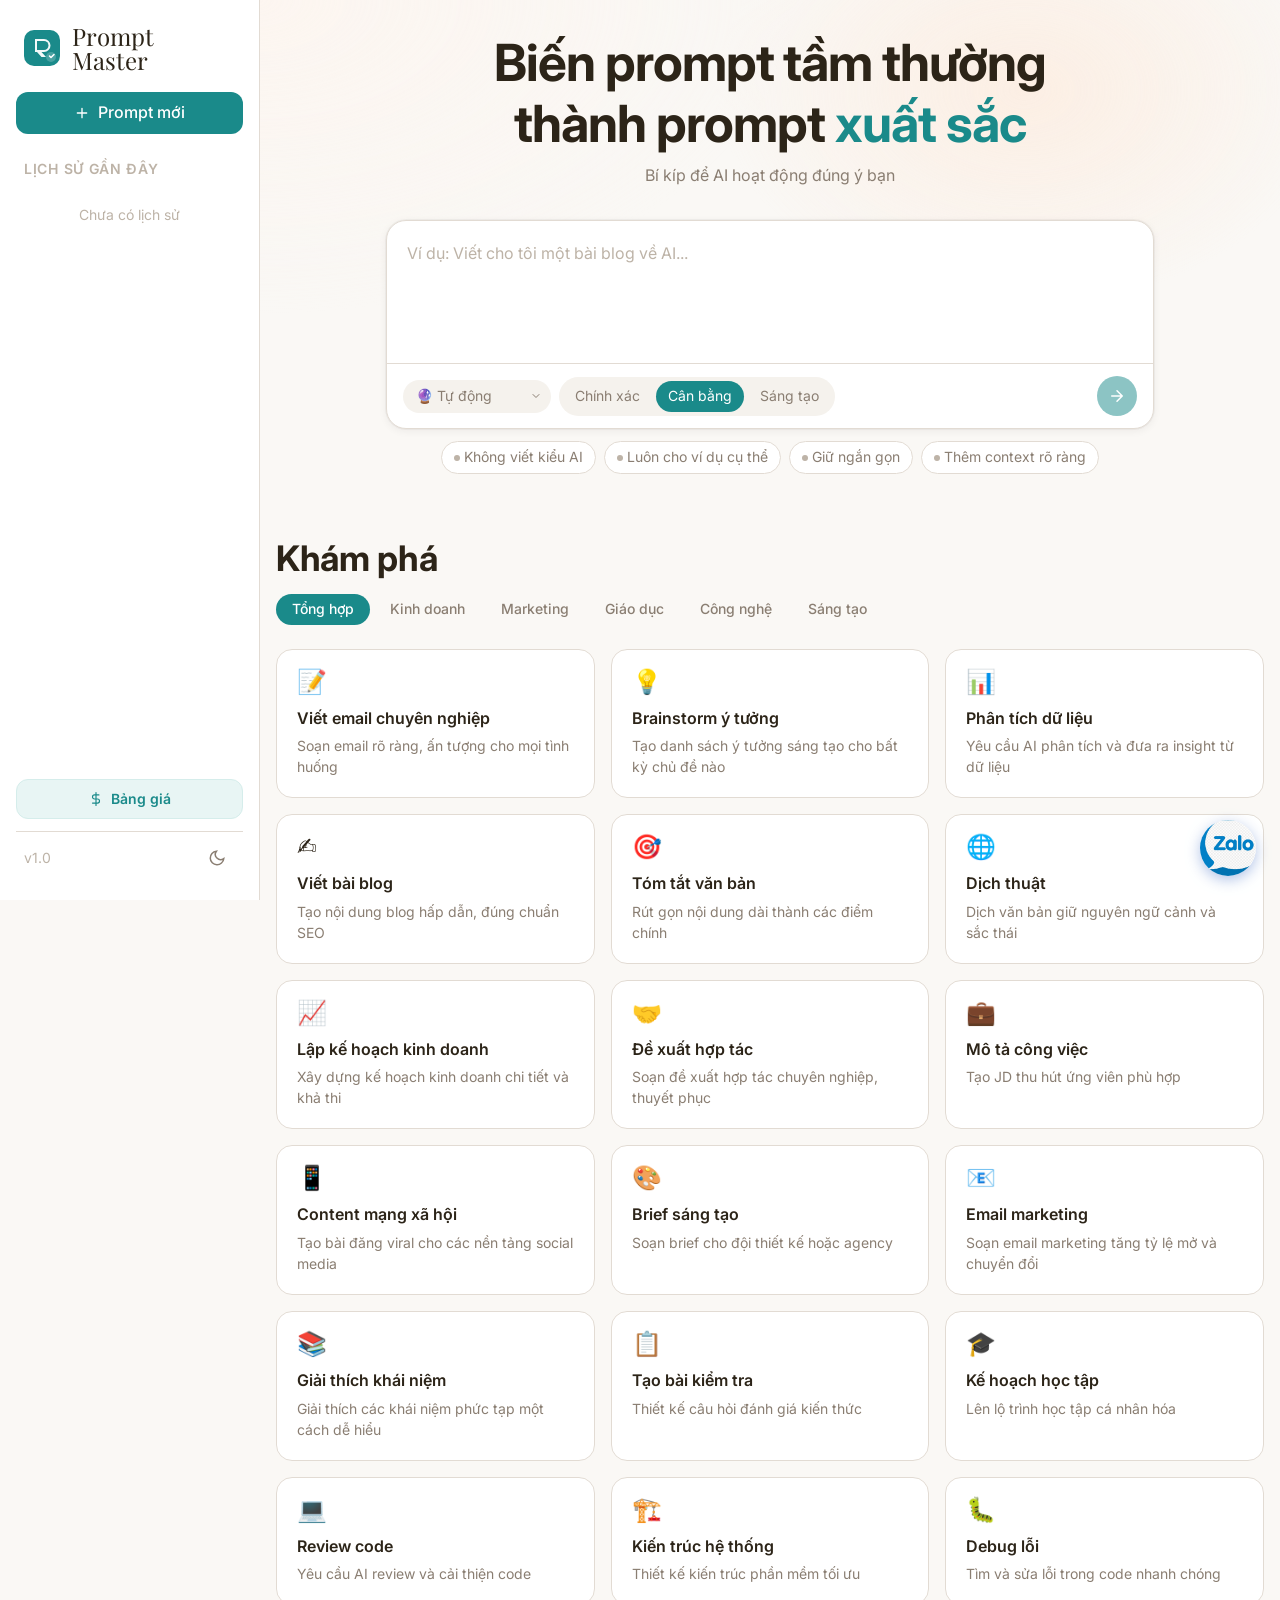
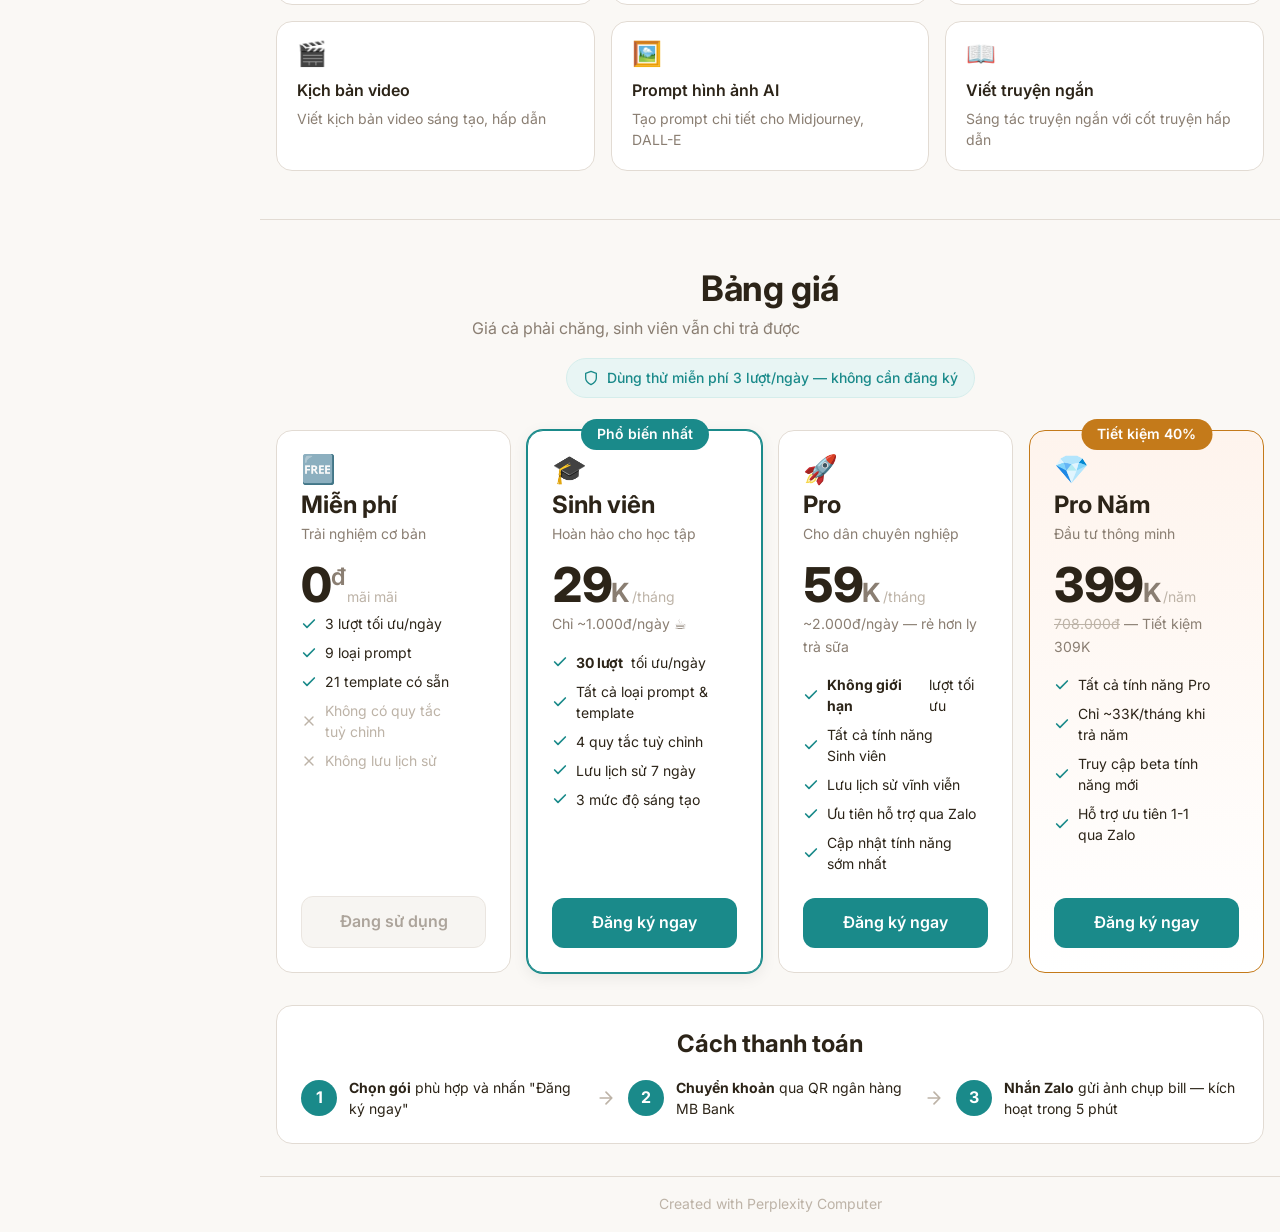
==== index.html @ 3b36dfe1 "First commit" ====
<!DOCTYPE html>
<html lang="vi" data-theme="light">
<head>
  <!-- Created with Perplexity Computer — https://www.perplexity.ai/computer -->
  <meta charset="UTF-8">
  <meta name="viewport" content="width=device-width, initial-scale=1.0">
  <meta name="description" content="Prompt Master — Biến prompt tầm thường thành prompt xuất sắc. Công cụ AI giúp bạn tối ưu hóa prompt nhanh chóng.">
  <title>Prompt Master — Tối Ưu Hóa Prompt AI</title>
  <link rel="preconnect" href="https://fonts.googleapis.com">
  <link rel="preconnect" href="https://fonts.gstatic.com" crossorigin>
  <link rel="stylesheet" href="./base.css">
  <link rel="stylesheet" href="./style.css">
  <link rel="icon" href="data:image/svg+xml,<svg xmlns='http://www.w3.org/2000/svg' viewBox='0 0 32 32'><rect width='32' height='32' rx='8' fill='%231a8a8a'/><path d='M10 8h8a6 6 0 0 1 0 12h-2l4 4h-4l-4-4H10V8zm2 2v8h6a4 4 0 0 0 0-8h-6z' fill='white'/></svg>">
</head>
<body>
  <div class="bg-gradient" aria-hidden="true"></div>

  <!-- Sidebar Overlay -->
  <div class="sidebar-overlay" id="sidebarOverlay"></div>

  <!-- Sidebar -->
  <aside class="sidebar" id="sidebar" role="navigation" aria-label="Điều hướng chính">
    <div class="sidebar-brand">
      <!-- Custom SVG Logo -->
      <svg width="36" height="36" viewBox="0 0 36 36" fill="none" aria-label="Prompt Master Logo">
        <rect width="36" height="36" rx="10" fill="var(--color-primary)"/>
        <path d="M11 9h9a6.5 6.5 0 0 1 0 13h-2.5l4.5 5h-4.5l-4.5-5H11V9z" fill="var(--color-text-inverse)" opacity="0.95"/>
        <path d="M13 11v9h7a4.5 4.5 0 0 0 0-9h-7z" fill="var(--color-primary)"/>
        <circle cx="27" cy="27" r="5" fill="var(--color-text-inverse)" opacity="0.2"/>
        <path d="M25.5 26l1.5 1.5 3-3" stroke="var(--color-text-inverse)" stroke-width="1.5" stroke-linecap="round" stroke-linejoin="round"/>
      </svg>
      <span class="sidebar-brand-name">Prompt Master</span>
    </div>

    <button class="sidebar-new-btn" id="newPromptBtn" aria-label="Tạo prompt mới">
      <svg width="16" height="16" viewBox="0 0 24 24" fill="none" stroke="currentColor" stroke-width="2" stroke-linecap="round" stroke-linejoin="round"><path d="M12 5v14M5 12h14"/></svg>
      Prompt mới
    </button>

    <div class="sidebar-section-title">Lịch sử gần đây</div>
    <div class="sidebar-history" id="historyList" role="list">
      <div class="sidebar-history-empty" style="font-size: var(--text-xs); color: var(--color-text-faint); padding: var(--space-2) var(--space-3); text-align: center;">
        Chưa có lịch sử
      </div>
    </div>

    <button class="sidebar-pricing-btn" id="sidebarPricingBtn" aria-label="Xem bảng giá">
      <svg width="14" height="14" viewBox="0 0 24 24" fill="none" stroke="currentColor" stroke-width="2" stroke-linecap="round" stroke-linejoin="round"><path d="M12 1v22M17 5H9.5a3.5 3.5 0 0 0 0 7h5a3.5 3.5 0 0 1 0 7H6"/></svg>
      Bảng giá
    </button>

    <div class="sidebar-footer">
      <span style="font-size: var(--text-xs); color: var(--color-text-faint);">v1.0</span>
      <button class="theme-toggle" data-theme-toggle aria-label="Chuyển giao diện sáng/tối">
        <svg width="18" height="18" viewBox="0 0 24 24" fill="none" stroke="currentColor" stroke-width="2"><path d="M21 12.79A9 9 0 1 1 11.21 3 7 7 0 0 0 21 12.79z"/></svg>
      </button>
    </div>
  </aside>

  <!-- Main Content -->
  <main class="main-content">
    <!-- Mobile Header -->
    <header class="mobile-header">
      <button class="hamburger-btn" id="hamburgerBtn" aria-label="Mở menu">
        <svg width="22" height="22" viewBox="0 0 24 24" fill="none" stroke="currentColor" stroke-width="2" stroke-linecap="round" stroke-linejoin="round"><path d="M3 12h18M3 6h18M3 18h18"/></svg>
      </button>
      <div style="display: flex; align-items: center; gap: var(--space-2);">
        <svg width="24" height="24" viewBox="0 0 36 36" fill="none">
          <rect width="36" height="36" rx="10" fill="var(--color-primary)"/>
          <path d="M11 9h9a6.5 6.5 0 0 1 0 13h-2.5l4.5 5h-4.5l-4.5-5H11V9z" fill="var(--color-text-inverse)" opacity="0.95"/>
          <path d="M13 11v9h7a4.5 4.5 0 0 0 0-9h-7z" fill="var(--color-primary)"/>
        </svg>
        <span style="font-family: var(--font-display); font-size: var(--text-sm); font-weight: 600;">Prompt Master</span>
      </div>
      <button class="theme-toggle" data-theme-toggle-mobile aria-label="Chuyển giao diện">
        <svg width="18" height="18" viewBox="0 0 24 24" fill="none" stroke="currentColor" stroke-width="2"><path d="M21 12.79A9 9 0 1 1 11.21 3 7 7 0 0 0 21 12.79z"/></svg>
      </button>
    </header>

    <!-- Hero / Input Section -->
    <section class="hero-section" id="heroSection">
      <h1 class="hero-title" id="heroTitle">Biến prompt tầm thường<br>thành prompt <span class="hero-title-accent">xuất sắc</span></h1>
      <p class="hero-subtitle" id="heroSubtitle">Bí kíp để AI hoạt động đúng ý bạn</p>

      <!-- Input Card -->
      <div class="input-card" id="inputCard">
        <textarea
          class="input-textarea"
          id="promptInput"
          placeholder="Ví dụ: Viết cho tôi một bài blog về AI..."
          rows="4"
          aria-label="Nhập prompt cần tối ưu"
        ></textarea>
        <div class="input-controls">
          <select class="control-select" id="promptType" aria-label="Loại prompt">
            <option value="auto">🔮 Tự động</option>
            <option value="standard">📝 Tiêu chuẩn</option>
            <option value="research">🔬 Nghiên cứu</option>
            <option value="writing">✍️ Viết lách</option>
            <option value="planning">📋 Lập kế hoạch</option>
            <option value="image">🎨 Hình ảnh</option>
            <option value="video">🎬 Video</option>
            <option value="code">💻 Code</option>
            <option value="automation">⚡ Tự động hóa</option>
          </select>

          <div class="creativity-group" role="radiogroup" aria-label="Độ sáng tạo">
            <button class="creativity-pill" data-creativity="precise" role="radio" aria-checked="false">Chính xác</button>
            <button class="creativity-pill active" data-creativity="balanced" role="radio" aria-checked="true">Cân bằng</button>
            <button class="creativity-pill" data-creativity="creative" role="radio" aria-checked="false">Sáng tạo</button>
          </div>

          <div class="input-controls-right">
            <button class="send-btn" id="sendBtn" aria-label="Tối ưu prompt" disabled>
              <svg width="18" height="18" viewBox="0 0 24 24" fill="none" stroke="currentColor" stroke-width="2" stroke-linecap="round" stroke-linejoin="round"><path d="M5 12h14M12 5l7 7-7 7"/></svg>
            </button>
          </div>
        </div>
      </div>

      <!-- Rules -->
      <div class="rules-section" id="rulesSection">
        <button class="rule-toggle" data-rule="no_ai_tone" aria-pressed="false">
          <span class="rule-toggle-dot"></span>
          Không viết kiểu AI
        </button>
        <button class="rule-toggle" data-rule="examples" aria-pressed="false">
          <span class="rule-toggle-dot"></span>
          Luôn cho ví dụ cụ thể
        </button>
        <button class="rule-toggle" data-rule="concise" aria-pressed="false">
          <span class="rule-toggle-dot"></span>
          Giữ ngắn gọn
        </button>
        <button class="rule-toggle" data-rule="context" aria-pressed="false">
          <span class="rule-toggle-dot"></span>
          Thêm context rõ ràng
        </button>
      </div>

      <!-- Output Section (initially hidden) -->
      <div class="output-section" id="outputSection" style="display: none;">
        <div class="output-card">
          <div class="output-header">
            <span class="output-label">Prompt đã tối ưu</span>
            <button class="copy-btn" id="copyBtn" aria-label="Sao chép prompt">
              <svg width="14" height="14" viewBox="0 0 24 24" fill="none" stroke="currentColor" stroke-width="2" stroke-linecap="round" stroke-linejoin="round"><rect x="9" y="9" width="13" height="13" rx="2" ry="2"/><path d="M5 15H4a2 2 0 0 1-2-2V4a2 2 0 0 1 2-2h9a2 2 0 0 1 2 2v1"/></svg>
              <span id="copyText">Sao chép</span>
            </button>
          </div>
          <!-- Skeleton loader -->
          <div class="skeleton-loader" id="skeletonLoader" style="display: none;">
            <div class="skeleton-line"></div>
            <div class="skeleton-line"></div>
            <div class="skeleton-line"></div>
            <div class="skeleton-line"></div>
            <div class="skeleton-line"></div>
            <div class="skeleton-line"></div>
          </div>
          <div class="output-body" id="outputBody"></div>
          <div class="output-tips" id="outputTips" style="display: none;"></div>
        </div>
      </div>
    </section>

    <!-- Discovery Section -->
    <section class="discovery-section" id="discoverySection">
      <h2 class="discovery-title">Khám phá</h2>

      <div class="discovery-tabs" id="discoveryTabs" role="tablist">
        <button class="discovery-tab active" data-category="all" role="tab" aria-selected="true">Tổng hợp</button>
        <button class="discovery-tab" data-category="business" role="tab" aria-selected="false">Kinh doanh</button>
        <button class="discovery-tab" data-category="marketing" role="tab" aria-selected="false">Marketing</button>
        <button class="discovery-tab" data-category="education" role="tab" aria-selected="false">Giáo dục</button>
        <button class="discovery-tab" data-category="tech" role="tab" aria-selected="false">Công nghệ</button>
        <button class="discovery-tab" data-category="creative" role="tab" aria-selected="false">Sáng tạo</button>
      </div>

      <div class="template-grid" id="templateGrid">
        <!-- Templates injected by JS -->
      </div>
    </section>

    <!-- Pricing Section -->
    <section class="pricing-section" id="pricingSection">
      <div class="pricing-header">
        <h2 class="pricing-title">Bảng giá</h2>
        <p class="pricing-subtitle">Giá cả phải chăng, sinh viên vẫn chi trả được</p>
      </div>

      <!-- Free tier badge -->
      <div class="pricing-free-note">
        <svg width="16" height="16" viewBox="0 0 24 24" fill="none" stroke="currentColor" stroke-width="2" stroke-linecap="round" stroke-linejoin="round"><path d="M12 22s8-4 8-10V5l-8-3-8 3v7c0 6 8 10 8 10z"/></svg>
        <span>Dùng thử miễn phí 3 lượt/ngày — không cần đăng ký</span>
      </div>

      <div class="pricing-grid">
        <!-- Free Plan -->
        <div class="pricing-card">
          <div class="pricing-card-header">
            <span class="pricing-plan-icon">🆓</span>
            <h3 class="pricing-plan-name">Miễn phí</h3>
            <p class="pricing-plan-desc">Trải nghiệm cơ bản</p>
          </div>
          <div class="pricing-amount">
            <span class="pricing-price">0<span class="pricing-currency">đ</span></span>
            <span class="pricing-period">mãi mãi</span>
          </div>
          <ul class="pricing-features" role="list">
            <li class="pricing-feature">
              <svg width="16" height="16" viewBox="0 0 24 24" fill="none" stroke="var(--color-primary)" stroke-width="2.5" stroke-linecap="round" stroke-linejoin="round"><polyline points="20 6 9 17 4 12"/></svg>
              3 lượt tối ưu/ngày
            </li>
            <li class="pricing-feature">
              <svg width="16" height="16" viewBox="0 0 24 24" fill="none" stroke="var(--color-primary)" stroke-width="2.5" stroke-linecap="round" stroke-linejoin="round"><polyline points="20 6 9 17 4 12"/></svg>
              9 loại prompt
            </li>
            <li class="pricing-feature">
              <svg width="16" height="16" viewBox="0 0 24 24" fill="none" stroke="var(--color-primary)" stroke-width="2.5" stroke-linecap="round" stroke-linejoin="round"><polyline points="20 6 9 17 4 12"/></svg>
              21 template có sẵn
            </li>
            <li class="pricing-feature disabled">
              <svg width="16" height="16" viewBox="0 0 24 24" fill="none" stroke="currentColor" stroke-width="2" stroke-linecap="round" stroke-linejoin="round"><line x1="18" y1="6" x2="6" y2="18"/><line x1="6" y1="6" x2="18" y2="18"/></svg>
              Không có quy tắc tuỳ chỉnh
            </li>
            <li class="pricing-feature disabled">
              <svg width="16" height="16" viewBox="0 0 24 24" fill="none" stroke="currentColor" stroke-width="2" stroke-linecap="round" stroke-linejoin="round"><line x1="18" y1="6" x2="6" y2="18"/><line x1="6" y1="6" x2="18" y2="18"/></svg>
              Không lưu lịch sử
            </li>
          </ul>
          <button class="pricing-btn pricing-btn-outline" disabled>Đang sử dụng</button>
        </div>

        <!-- Sinh viên Plan -->
        <div class="pricing-card pricing-card-popular">
          <div class="pricing-badge">Phổ biến nhất</div>
          <div class="pricing-card-header">
            <span class="pricing-plan-icon">🎓</span>
            <h3 class="pricing-plan-name">Sinh viên</h3>
            <p class="pricing-plan-desc">Hoàn hảo cho học tập</p>
          </div>
          <div class="pricing-amount">
            <span class="pricing-price">29<span class="pricing-currency-k">K</span></span>
            <span class="pricing-period">/tháng</span>
          </div>
          <div class="pricing-original">Chỉ ~1.000đ/ngày ☕</div>
          <ul class="pricing-features" role="list">
            <li class="pricing-feature">
              <svg width="16" height="16" viewBox="0 0 24 24" fill="none" stroke="var(--color-primary)" stroke-width="2.5" stroke-linecap="round" stroke-linejoin="round"><polyline points="20 6 9 17 4 12"/></svg>
              <strong>30 lượt</strong> tối ưu/ngày
            </li>
            <li class="pricing-feature">
              <svg width="16" height="16" viewBox="0 0 24 24" fill="none" stroke="var(--color-primary)" stroke-width="2.5" stroke-linecap="round" stroke-linejoin="round"><polyline points="20 6 9 17 4 12"/></svg>
              Tất cả loại prompt & template
            </li>
            <li class="pricing-feature">
              <svg width="16" height="16" viewBox="0 0 24 24" fill="none" stroke="var(--color-primary)" stroke-width="2.5" stroke-linecap="round" stroke-linejoin="round"><polyline points="20 6 9 17 4 12"/></svg>
              4 quy tắc tuỳ chỉnh
            </li>
            <li class="pricing-feature">
              <svg width="16" height="16" viewBox="0 0 24 24" fill="none" stroke="var(--color-primary)" stroke-width="2.5" stroke-linecap="round" stroke-linejoin="round"><polyline points="20 6 9 17 4 12"/></svg>
              Lưu lịch sử 7 ngày
            </li>
            <li class="pricing-feature">
              <svg width="16" height="16" viewBox="0 0 24 24" fill="none" stroke="var(--color-primary)" stroke-width="2.5" stroke-linecap="round" stroke-linejoin="round"><polyline points="20 6 9 17 4 12"/></svg>
              3 mức độ sáng tạo
            </li>
          </ul>
          <button class="pricing-btn pricing-btn-primary" data-plan="student" data-price="29000">Đăng ký ngay</button>
        </div>

        <!-- Pro Plan -->
        <div class="pricing-card">
          <div class="pricing-card-header">
            <span class="pricing-plan-icon">🚀</span>
            <h3 class="pricing-plan-name">Pro</h3>
            <p class="pricing-plan-desc">Cho dân chuyên nghiệp</p>
          </div>
          <div class="pricing-amount">
            <span class="pricing-price">59<span class="pricing-currency-k">K</span></span>
            <span class="pricing-period">/tháng</span>
          </div>
          <div class="pricing-original">~2.000đ/ngày — rẻ hơn ly trà sữa</div>
          <ul class="pricing-features" role="list">
            <li class="pricing-feature">
              <svg width="16" height="16" viewBox="0 0 24 24" fill="none" stroke="var(--color-primary)" stroke-width="2.5" stroke-linecap="round" stroke-linejoin="round"><polyline points="20 6 9 17 4 12"/></svg>
              <strong>Không giới hạn</strong> lượt tối ưu
            </li>
            <li class="pricing-feature">
              <svg width="16" height="16" viewBox="0 0 24 24" fill="none" stroke="var(--color-primary)" stroke-width="2.5" stroke-linecap="round" stroke-linejoin="round"><polyline points="20 6 9 17 4 12"/></svg>
              Tất cả tính năng Sinh viên
            </li>
            <li class="pricing-feature">
              <svg width="16" height="16" viewBox="0 0 24 24" fill="none" stroke="var(--color-primary)" stroke-width="2.5" stroke-linecap="round" stroke-linejoin="round"><polyline points="20 6 9 17 4 12"/></svg>
              Lưu lịch sử vĩnh viễn
            </li>
            <li class="pricing-feature">
              <svg width="16" height="16" viewBox="0 0 24 24" fill="none" stroke="var(--color-primary)" stroke-width="2.5" stroke-linecap="round" stroke-linejoin="round"><polyline points="20 6 9 17 4 12"/></svg>
              Ưu tiên hỗ trợ qua Zalo
            </li>
            <li class="pricing-feature">
              <svg width="16" height="16" viewBox="0 0 24 24" fill="none" stroke="var(--color-primary)" stroke-width="2.5" stroke-linecap="round" stroke-linejoin="round"><polyline points="20 6 9 17 4 12"/></svg>
              Cập nhật tính năng sớm nhất
            </li>
          </ul>
          <button class="pricing-btn pricing-btn-primary" data-plan="pro" data-price="59000">Đăng ký ngay</button>
        </div>

        <!-- Yearly Super Deal -->
        <div class="pricing-card pricing-card-deal">
          <div class="pricing-badge pricing-badge-deal">Tiết kiệm 40%</div>
          <div class="pricing-card-header">
            <span class="pricing-plan-icon">💎</span>
            <h3 class="pricing-plan-name">Pro Năm</h3>
            <p class="pricing-plan-desc">Đầu tư thông minh</p>
          </div>
          <div class="pricing-amount">
            <span class="pricing-price">399<span class="pricing-currency-k">K</span></span>
            <span class="pricing-period">/năm</span>
          </div>
          <div class="pricing-original">
            <span class="pricing-strike">708.000đ</span> — Tiết kiệm 309K
          </div>
          <ul class="pricing-features" role="list">
            <li class="pricing-feature">
              <svg width="16" height="16" viewBox="0 0 24 24" fill="none" stroke="var(--color-primary)" stroke-width="2.5" stroke-linecap="round" stroke-linejoin="round"><polyline points="20 6 9 17 4 12"/></svg>
              Tất cả tính năng Pro
            </li>
            <li class="pricing-feature">
              <svg width="16" height="16" viewBox="0 0 24 24" fill="none" stroke="var(--color-primary)" stroke-width="2.5" stroke-linecap="round" stroke-linejoin="round"><polyline points="20 6 9 17 4 12"/></svg>
              Chỉ ~33K/tháng khi trả năm
            </li>
            <li class="pricing-feature">
              <svg width="16" height="16" viewBox="0 0 24 24" fill="none" stroke="var(--color-primary)" stroke-width="2.5" stroke-linecap="round" stroke-linejoin="round"><polyline points="20 6 9 17 4 12"/></svg>
              Truy cập beta tính năng mới
            </li>
            <li class="pricing-feature">
              <svg width="16" height="16" viewBox="0 0 24 24" fill="none" stroke="var(--color-primary)" stroke-width="2.5" stroke-linecap="round" stroke-linejoin="round"><polyline points="20 6 9 17 4 12"/></svg>
              Hỗ trợ ưu tiên 1-1 qua Zalo
            </li>
          </ul>
          <button class="pricing-btn pricing-btn-primary" data-plan="yearly" data-price="399000">Đăng ký ngay</button>
        </div>
      </div>

      <!-- How to Pay Section -->
      <div class="pricing-how">
        <h3 class="pricing-how-title">Cách thanh toán</h3>
        <div class="pricing-steps">
          <div class="pricing-step">
            <div class="pricing-step-num">1</div>
            <div class="pricing-step-text">
              <strong>Chọn gói</strong> phù hợp và nhấn "Đăng ký ngay"
            </div>
          </div>
          <div class="pricing-step-arrow" aria-hidden="true">
            <svg width="20" height="20" viewBox="0 0 24 24" fill="none" stroke="currentColor" stroke-width="2" stroke-linecap="round" stroke-linejoin="round"><path d="M5 12h14M12 5l7 7-7 7"/></svg>
          </div>
          <div class="pricing-step">
            <div class="pricing-step-num">2</div>
            <div class="pricing-step-text">
              <strong>Chuyển khoản</strong> qua QR ngân hàng MB Bank
            </div>
          </div>
          <div class="pricing-step-arrow" aria-hidden="true">
            <svg width="20" height="20" viewBox="0 0 24 24" fill="none" stroke="currentColor" stroke-width="2" stroke-linecap="round" stroke-linejoin="round"><path d="M5 12h14M12 5l7 7-7 7"/></svg>
          </div>
          <div class="pricing-step">
            <div class="pricing-step-num">3</div>
            <div class="pricing-step-text">
              <strong>Nhắn Zalo</strong> gửi ảnh chụp bill — kích hoạt trong 5 phút
            </div>
          </div>
        </div>
      </div>
    </section>

    <!-- Payment Modal -->
    <div class="payment-modal-overlay" id="paymentModal" style="display: none;" role="dialog" aria-modal="true" aria-label="Thanh toán">
      <div class="payment-modal">
        <button class="payment-modal-close" id="paymentModalClose" aria-label="Đóng">
          <svg width="20" height="20" viewBox="0 0 24 24" fill="none" stroke="currentColor" stroke-width="2" stroke-linecap="round" stroke-linejoin="round"><line x1="18" y1="6" x2="6" y2="18"/><line x1="6" y1="6" x2="18" y2="18"/></svg>
        </button>

        <div class="payment-modal-header">
          <h3 class="payment-modal-title">Thanh toán</h3>
          <div class="payment-plan-tag" id="paymentPlanTag">Gói Sinh viên</div>
        </div>

        <div class="payment-modal-body">
          <!-- Amount -->
          <div class="payment-amount-box">
            <span class="payment-amount-label">Số tiền cần chuyển</span>
            <span class="payment-amount-value" id="paymentAmount">29.000đ</span>
          </div>

          <!-- Bank Info -->
          <div class="payment-bank-info">
            <div class="payment-bank-row">
              <span class="payment-bank-label">Ngân hàng</span>
              <span class="payment-bank-value">MB Bank (Quân đội)</span>
            </div>
            <div class="payment-bank-row">
              <span class="payment-bank-label">Chủ tài khoản</span>
              <span class="payment-bank-value">CAO NHAT QUANG</span>
            </div>
            <div class="payment-bank-row">
              <span class="payment-bank-label">Số tài khoản</span>
              <span class="payment-bank-value payment-bank-account">
                9990100199404
                <button class="payment-copy-stk" id="copyStkBtn" aria-label="Sao chép STK" title="Sao chép">
                  <svg width="14" height="14" viewBox="0 0 24 24" fill="none" stroke="currentColor" stroke-width="2" stroke-linecap="round" stroke-linejoin="round"><rect x="9" y="9" width="13" height="13" rx="2" ry="2"/><path d="M5 15H4a2 2 0 0 1-2-2V4a2 2 0 0 1 2-2h9a2 2 0 0 1 2 2v1"/></svg>
                </button>
              </span>
            </div>
            <div class="payment-bank-row">
              <span class="payment-bank-label">Nội dung CK</span>
              <span class="payment-bank-value payment-bank-content" id="paymentContent">PROMPTMASTER SV</span>
            </div>
          </div>

          <!-- QR Code -->
          <div class="payment-qr">
            <p class="payment-qr-label">Quét mã QR để chuyển khoản</p>
            <img src="./assets/qr-bank.jpg" alt="QR chuyển khoản MB Bank - CAO NHAT QUANG" class="payment-qr-img" loading="lazy">
          </div>

          <!-- Zalo CTA -->
          <a href="https://zalo.me/0708684608" target="_blank" rel="noopener noreferrer" class="payment-zalo-btn" id="zaloBtn">
            <svg width="20" height="20" viewBox="0 0 24 24" fill="none">
              <circle cx="12" cy="12" r="11" fill="#0068FF"/>
              <text x="12" y="16" text-anchor="middle" font-size="10" font-weight="bold" fill="white" font-family="sans-serif">Z</text>
            </svg>
            Nhắn Zalo để kích hoạt gói
          </a>
          <p class="payment-note">Gửi ảnh chụp màn hình chuyển khoản qua Zalo.<br>Gói sẽ được kích hoạt trong vòng <strong>5 phút</strong> (giờ hoạt động 8h-22h).</p>
        </div>
      </div>
    </div>

    <footer class="app-footer">
      <a href="https://www.perplexity.ai/computer" target="_blank" rel="noopener noreferrer">Created with Perplexity Computer</a>
    </footer>
  </main>

  <!-- Zalo Chat Floating Button -->
  <a href="https://zalo.me/0708684608" target="_blank" rel="noopener noreferrer" class="zalo-fab" id="zaloFab" aria-label="Nhắn tin qua Zalo">
    <img class="zalo-fab-icon" src="./assets/zalo-logo.jpg" alt="Zalo" width="56" height="56">
    <span class="zalo-fab-tooltip">Chat Zalo</span>
  </a>

  <script src="./app.js"></script>
</body>
</html>
---- base.css ----
/* base.css — mandatory base stylesheet */
*, *::before, *::after { box-sizing: border-box; margin: 0; padding: 0; }

html {
  -moz-text-size-adjust: none;
  -webkit-text-size-adjust: none;
  text-size-adjust: none;
  -webkit-font-smoothing: antialiased;
  -moz-osx-font-smoothing: grayscale;
  text-rendering: optimizeLegibility;
  scroll-behavior: smooth;
  hanging-punctuation: first last;
  scroll-padding-top: var(--space-16);
}

body {
  min-height: 100dvh;
  line-height: 1.6;
  font-family: var(--font-body, sans-serif);
  font-size: var(--text-sm);
  color: var(--color-text);
  background-color: var(--color-bg);
}

img, picture, video, canvas, svg { display: block; max-width: 100%; height: auto; }
ul[role="list"], ol[role="list"] { list-style: none; }
input, button, textarea, select { font: inherit; color: inherit; }

h1, h2, h3, h4, h5, h6 { text-wrap: balance; line-height: 1.15; }
p, li, figcaption { text-wrap: pretty; max-width: 72ch; }

::selection {
  background: oklch(from var(--color-primary) l c h / 0.25);
  color: var(--color-text);
}

:focus-visible {
  outline: 2px solid var(--color-primary);
  outline-offset: 3px;
  border-radius: var(--radius-sm);
}

@media (prefers-reduced-motion: reduce) {
  *, *::before, *::after {
    animation-duration: 0.01ms !important;
    animation-iteration-count: 1 !important;
    transition-duration: 0.01ms !important;
    scroll-behavior: auto !important;
  }
}

button { cursor: pointer; background: none; border: none; }
table { border-collapse: collapse; width: 100%; }

.sr-only {
  position: absolute; width: 1px; height: 1px; padding: 0; margin: -1px;
  overflow: hidden; clip: rect(0, 0, 0, 0); white-space: nowrap; border-width: 0;
}
---- style.css ----
/* style.css — Prompt Master Design Tokens & Components */

/* ===== FONTS ===== */
@import url('https://fonts.googleapis.com/css2?family=Inter:wght@400;500;600;700&family=Playfair+Display:wght@400;500;600;700&display=swap');

:root {
  --font-body: 'Inter', system-ui, sans-serif;
  --font-display: 'Playfair Display', Georgia, serif;

  /* ===== TYPE SCALE ===== */
  --text-xs:   clamp(0.75rem,  0.7rem  + 0.25vw, 0.875rem);
  --text-sm:   clamp(0.875rem, 0.8rem  + 0.35vw, 1rem);
  --text-base: clamp(1rem,     0.9rem  + 0.5vw,  1.125rem);
  --text-lg:   clamp(1.125rem, 0.95rem + 0.85vw, 1.5rem);
  --text-xl:   clamp(1.5rem,   1rem    + 1.5vw,  2.25rem);
  --text-2xl:  clamp(2rem,     1.2rem  + 2.5vw,  3.5rem);
  --text-3xl:  clamp(2.5rem,   1rem    + 4vw,    5rem);

  /* ===== SPACING (4px base) ===== */
  --space-1:  0.25rem;
  --space-2:  0.5rem;
  --space-3:  0.75rem;
  --space-4:  1rem;
  --space-5:  1.25rem;
  --space-6:  1.5rem;
  --space-8:  2rem;
  --space-10: 2.5rem;
  --space-12: 3rem;
  --space-16: 4rem;
  --space-20: 5rem;
  --space-24: 6rem;
  --space-32: 8rem;

  /* ===== RADIUS ===== */
  --radius-sm: 0.375rem;
  --radius-md: 0.5rem;
  --radius-lg: 0.75rem;
  --radius-xl: 1rem;
  --radius-2xl: 1.25rem;
  --radius-full: 9999px;

  /* ===== TRANSITIONS ===== */
  --transition-interactive: 180ms cubic-bezier(0.16, 1, 0.3, 1);
  --ease-golden: cubic-bezier(0.16, 1, 0.3, 1);

  /* ===== CONTENT WIDTHS ===== */
  --content-narrow: 640px;
  --content-default: 960px;
  --content-wide: 1200px;
  --sidebar-width: 260px;
  --sidebar-collapsed: 0px;
}

/* ===== LIGHT MODE ===== */
:root, [data-theme="light"] {
  /* Surfaces — warm cream/beige */
  --color-bg:             #faf8f5;
  --color-surface:        #ffffff;
  --color-surface-2:      #f5f2ed;
  --color-surface-offset: #efe9e1;
  --color-surface-offset-2: #e8e0d6;
  --color-surface-dynamic: #ddd5cb;
  --color-divider:        #e2dbd3;
  --color-border:         #d6cec4;

  /* Text */
  --color-text:           #2c2418;
  --color-text-muted:     #8a7e72;
  --color-text-faint:     #bdb3a7;
  --color-text-inverse:   #ffffff;

  /* Primary accent — warm teal */
  --color-primary:        #1a8a8a;
  --color-primary-hover:  #147070;
  --color-primary-active: #0e5656;
  --color-primary-highlight: #d5edeb;
  --color-primary-subtle: #e8f5f4;

  /* Warm accents for background gradients */
  --color-peach:          #fde8d8;
  --color-peach-subtle:   #fef4ed;
  --color-coral:          #f9d0b8;

  /* Semantic */
  --color-success:        #3a8a42;
  --color-error:          #c4443a;
  --color-warning:        #c47a1a;

  /* Shadows */
  --shadow-sm: 0 1px 3px oklch(0.2 0.02 60 / 0.06);
  --shadow-md: 0 4px 16px oklch(0.2 0.02 60 / 0.08);
  --shadow-lg: 0 12px 40px oklch(0.2 0.02 60 / 0.12);
  --shadow-card: 0 2px 8px oklch(0.2 0.02 60 / 0.06), 0 0 0 1px oklch(0.2 0.02 60 / 0.04);
  --shadow-card-hover: 0 8px 24px oklch(0.2 0.02 60 / 0.1), 0 0 0 1px oklch(0.2 0.02 60 / 0.06);
}

/* ===== DARK MODE ===== */
[data-theme="dark"] {
  --color-bg:             #1a1816;
  --color-surface:        #242120;
  --color-surface-2:      #2e2a28;
  --color-surface-offset: #1f1d1b;
  --color-surface-offset-2: #353230;
  --color-surface-dynamic: #3a3735;
  --color-divider:        #3a3735;
  --color-border:         #4a4644;

  --color-text:           #e8e0d6;
  --color-text-muted:     #9a9088;
  --color-text-faint:     #6a6260;
  --color-text-inverse:   #1a1816;

  --color-primary:        #3ebebe;
  --color-primary-hover:  #2da0a0;
  --color-primary-active: #228585;
  --color-primary-highlight: #2a3a3a;
  --color-primary-subtle: #1e2e2e;

  --color-peach:          #3a2e24;
  --color-peach-subtle:   #2a2420;
  --color-coral:          #4a3830;

  --color-success:        #5aaa62;
  --color-error:          #e06a60;
  --color-warning:        #e0a040;

  --shadow-sm: 0 1px 3px oklch(0 0 0 / 0.2);
  --shadow-md: 0 4px 16px oklch(0 0 0 / 0.3);
  --shadow-lg: 0 12px 40px oklch(0 0 0 / 0.4);
  --shadow-card: 0 2px 8px oklch(0 0 0 / 0.2), 0 0 0 1px oklch(0 0 0 / 0.1);
  --shadow-card-hover: 0 8px 24px oklch(0 0 0 / 0.3), 0 0 0 1px oklch(0 0 0 / 0.15);
}

@media (prefers-color-scheme: dark) {
  :root:not([data-theme]) {
    --color-bg:             #1a1816;
    --color-surface:        #242120;
    --color-surface-2:      #2e2a28;
    --color-surface-offset: #1f1d1b;
    --color-surface-offset-2: #353230;
    --color-surface-dynamic: #3a3735;
    --color-divider:        #3a3735;
    --color-border:         #4a4644;
    --color-text:           #e8e0d6;
    --color-text-muted:     #9a9088;
    --color-text-faint:     #6a6260;
    --color-text-inverse:   #1a1816;
    --color-primary:        #3ebebe;
    --color-primary-hover:  #2da0a0;
    --color-primary-active: #228585;
    --color-primary-highlight: #2a3a3a;
    --color-primary-subtle: #1e2e2e;
    --color-peach:          #3a2e24;
    --color-peach-subtle:   #2a2420;
    --color-coral:          #4a3830;
    --color-success:        #5aaa62;
    --color-error:          #e06a60;
    --color-warning:        #e0a040;
    --shadow-sm: 0 1px 3px oklch(0 0 0 / 0.2);
    --shadow-md: 0 4px 16px oklch(0 0 0 / 0.3);
    --shadow-lg: 0 12px 40px oklch(0 0 0 / 0.4);
    --shadow-card: 0 2px 8px oklch(0 0 0 / 0.2), 0 0 0 1px oklch(0 0 0 / 0.1);
    --shadow-card-hover: 0 8px 24px oklch(0 0 0 / 0.3), 0 0 0 1px oklch(0 0 0 / 0.15);
  }
}

/* ===== LAYOUT ===== */
.app-layout {
  display: flex;
  min-height: 100dvh;
}

.sidebar {
  width: var(--sidebar-width);
  background: var(--color-surface);
  border-right: 1px solid var(--color-divider);
  display: flex;
  flex-direction: column;
  padding: var(--space-4);
  gap: var(--space-3);
  position: fixed;
  top: 0;
  left: 0;
  bottom: 0;
  z-index: 100;
  transition: transform 0.3s var(--ease-golden);
}

.sidebar-brand {
  display: flex;
  align-items: center;
  gap: var(--space-3);
  padding: var(--space-2) var(--space-2);
}

.sidebar-brand svg {
  flex-shrink: 0;
}

.sidebar-brand-name {
  font-family: var(--font-display);
  font-size: var(--text-lg);
  color: var(--color-text);
  line-height: 1;
}

.sidebar-new-btn {
  display: flex;
  align-items: center;
  justify-content: center;
  gap: var(--space-2);
  background: var(--color-primary);
  color: var(--color-text-inverse);
  border-radius: var(--radius-lg);
  padding: var(--space-2) var(--space-4);
  font-size: var(--text-sm);
  font-weight: 500;
  transition: background var(--transition-interactive), transform var(--transition-interactive);
  width: 100%;
}

.sidebar-new-btn:hover {
  background: var(--color-primary-hover);
  transform: translateY(-1px);
}

.sidebar-new-btn:active {
  background: var(--color-primary-active);
  transform: translateY(0);
}

.sidebar-section-title {
  font-size: var(--text-xs);
  color: var(--color-text-faint);
  text-transform: uppercase;
  letter-spacing: 0.05em;
  padding: var(--space-3) var(--space-2) var(--space-1);
  font-weight: 600;
}

.sidebar-history {
  flex: 1;
  overflow-y: auto;
  display: flex;
  flex-direction: column;
  gap: var(--space-1);
}

.sidebar-history-item {
  display: flex;
  align-items: center;
  gap: var(--space-2);
  padding: var(--space-2) var(--space-3);
  border-radius: var(--radius-md);
  font-size: var(--text-sm);
  color: var(--color-text-muted);
  cursor: pointer;
  transition: background var(--transition-interactive), color var(--transition-interactive);
  text-align: left;
  width: 100%;
  white-space: nowrap;
  overflow: hidden;
  text-overflow: ellipsis;
}

.sidebar-history-item:hover {
  background: var(--color-surface-2);
  color: var(--color-text);
}

.sidebar-footer {
  display: flex;
  align-items: center;
  justify-content: space-between;
  padding: var(--space-2);
  border-top: 1px solid var(--color-divider);
}

.theme-toggle {
  display: flex;
  align-items: center;
  justify-content: center;
  width: 36px;
  height: 36px;
  border-radius: var(--radius-md);
  color: var(--color-text-muted);
  transition: background var(--transition-interactive), color var(--transition-interactive);
}

.theme-toggle:hover {
  background: var(--color-surface-2);
  color: var(--color-text);
}

/* Mobile sidebar overlay */
.sidebar-overlay {
  display: none;
  position: fixed;
  inset: 0;
  background: oklch(0 0 0 / 0.4);
  z-index: 99;
  opacity: 0;
  transition: opacity 0.3s var(--ease-golden);
}

.sidebar-overlay.active {
  opacity: 1;
}

/* Main content */
.main-content {
  flex: 1;
  margin-left: var(--sidebar-width);
  display: flex;
  flex-direction: column;
  min-height: 100dvh;
  transition: margin-left 0.3s var(--ease-golden);
}

/* Mobile header */
.mobile-header {
  display: none;
  align-items: center;
  justify-content: space-between;
  padding: var(--space-3) var(--space-4);
  border-bottom: 1px solid var(--color-divider);
  background: var(--color-surface);
}

.hamburger-btn {
  display: flex;
  align-items: center;
  justify-content: center;
  width: 40px;
  height: 40px;
  border-radius: var(--radius-md);
  color: var(--color-text);
  transition: background var(--transition-interactive);
}

.hamburger-btn:hover {
  background: var(--color-surface-2);
}

/* ===== HERO SECTION ===== */
.hero-section {
  display: flex;
  flex-direction: column;
  align-items: center;
  justify-content: center;
  flex: 1;
  padding: var(--space-8) var(--space-4);
  max-width: 800px;
  margin: 0 auto;
  width: 100%;
  position: relative;
}

.hero-section.has-output {
  justify-content: flex-start;
  padding-top: var(--space-6);
}

.hero-title {
  font-family: var(--font-body);
  font-size: var(--text-2xl);
  font-weight: 700;
  color: var(--color-text);
  text-align: center;
  margin-bottom: var(--space-2);
  line-height: 1.2;
  letter-spacing: -0.02em;
}

.hero-title-accent {
  color: var(--color-primary);
}

.hero-subtitle {
  font-size: var(--text-sm);
  color: var(--color-text-muted);
  text-align: center;
  margin-bottom: var(--space-8);
}

/* ===== INPUT CARD ===== */
.input-card {
  width: 100%;
  background: var(--color-surface);
  border-radius: var(--radius-2xl);
  box-shadow: var(--shadow-card);
  border: 1px solid var(--color-divider);
  overflow: hidden;
  transition: box-shadow var(--transition-interactive), border-color var(--transition-interactive);
}

.input-card:focus-within {
  box-shadow: var(--shadow-card-hover);
  border-color: var(--color-primary);
}

.input-textarea {
  width: 100%;
  min-height: 120px;
  max-height: 300px;
  padding: var(--space-5) var(--space-5) var(--space-3);
  border: none;
  resize: none;
  font-size: var(--text-sm);
  line-height: 1.6;
  color: var(--color-text);
  background: transparent;
  font-family: var(--font-body);
}

.input-textarea::placeholder {
  color: var(--color-text-faint);
}

.input-textarea:focus {
  outline: none;
}

.input-controls {
  display: flex;
  align-items: center;
  gap: var(--space-2);
  padding: var(--space-3) var(--space-4);
  border-top: 1px solid var(--color-divider);
  flex-wrap: wrap;
}

.control-select {
  display: flex;
  align-items: center;
  gap: var(--space-1);
  padding: var(--space-1) var(--space-3);
  border-radius: var(--radius-full);
  background: var(--color-surface-2);
  font-size: var(--text-xs);
  color: var(--color-text-muted);
  cursor: pointer;
  transition: background var(--transition-interactive), color var(--transition-interactive);
  border: 1px solid transparent;
  appearance: none;
  -webkit-appearance: none;
  font-family: var(--font-body);
  padding-right: var(--space-6);
  background-image: url("data:image/svg+xml,%3Csvg xmlns='http://www.w3.org/2000/svg' width='12' height='12' viewBox='0 0 24 24' fill='none' stroke='%238a7e72' stroke-width='2' stroke-linecap='round' stroke-linejoin='round'%3E%3Cpath d='m6 9 6 6 6-6'/%3E%3C/svg%3E");
  background-repeat: no-repeat;
  background-position: right 8px center;
}

.control-select:hover {
  background: var(--color-surface-offset);
  color: var(--color-text);
}

.control-select:focus {
  outline: none;
  border-color: var(--color-primary);
}

/* Creativity pills */
.creativity-group {
  display: flex;
  align-items: center;
  gap: var(--space-1);
  background: var(--color-surface-2);
  border-radius: var(--radius-full);
  padding: var(--space-1);
}

.creativity-pill {
  padding: var(--space-1) var(--space-3);
  border-radius: var(--radius-full);
  font-size: var(--text-xs);
  color: var(--color-text-muted);
  transition: all var(--transition-interactive);
  white-space: nowrap;
}

.creativity-pill:hover {
  color: var(--color-text);
}

.creativity-pill.active {
  background: var(--color-primary);
  color: var(--color-text-inverse);
}

.input-controls-right {
  margin-left: auto;
}

.send-btn {
  display: flex;
  align-items: center;
  justify-content: center;
  width: 40px;
  height: 40px;
  border-radius: var(--radius-full);
  background: var(--color-primary);
  color: var(--color-text-inverse);
  transition: background var(--transition-interactive), transform var(--transition-interactive);
}

.send-btn:hover {
  background: var(--color-primary-hover);
  transform: scale(1.05);
}

.send-btn:active {
  background: var(--color-primary-active);
  transform: scale(0.95);
}

.send-btn:disabled {
  opacity: 0.5;
  cursor: not-allowed;
  pointer-events: none;
}

/* ===== RULES TOGGLES ===== */
.rules-section {
  display: flex;
  align-items: center;
  gap: var(--space-2);
  margin-top: var(--space-3);
  flex-wrap: wrap;
  width: 100%;
  justify-content: center;
}

.rule-toggle {
  display: flex;
  align-items: center;
  gap: var(--space-1);
  padding: var(--space-1) var(--space-3);
  border-radius: var(--radius-full);
  background: var(--color-surface);
  border: 1px solid var(--color-divider);
  font-size: var(--text-xs);
  color: var(--color-text-muted);
  transition: all var(--transition-interactive);
  white-space: nowrap;
}

.rule-toggle:hover {
  border-color: var(--color-primary);
  color: var(--color-text);
}

.rule-toggle.active {
  background: var(--color-primary-subtle);
  border-color: var(--color-primary);
  color: var(--color-primary);
}

.rule-toggle-dot {
  width: 6px;
  height: 6px;
  border-radius: var(--radius-full);
  background: var(--color-text-faint);
  transition: background var(--transition-interactive);
}

.rule-toggle.active .rule-toggle-dot {
  background: var(--color-primary);
}

/* ===== OUTPUT CARD ===== */
.output-section {
  width: 100%;
  margin-top: var(--space-6);
  animation: fadeIn 0.4s var(--ease-golden);
}

.output-card {
  background: var(--color-surface);
  border-radius: var(--radius-2xl);
  box-shadow: var(--shadow-card);
  border: 1px solid var(--color-divider);
  overflow: hidden;
}

.output-header {
  display: flex;
  align-items: center;
  justify-content: space-between;
  padding: var(--space-3) var(--space-5);
  border-bottom: 1px solid var(--color-divider);
}

.output-label {
  font-size: var(--text-xs);
  color: var(--color-text-muted);
  font-weight: 600;
  text-transform: uppercase;
  letter-spacing: 0.04em;
}

.copy-btn {
  display: flex;
  align-items: center;
  gap: var(--space-1);
  padding: var(--space-1) var(--space-3);
  border-radius: var(--radius-md);
  font-size: var(--text-xs);
  color: var(--color-text-muted);
  transition: all var(--transition-interactive);
}

.copy-btn:hover {
  background: var(--color-surface-2);
  color: var(--color-text);
}

.copy-btn.copied {
  color: var(--color-success);
}

.output-body {
  padding: var(--space-5);
  font-size: var(--text-sm);
  line-height: 1.8;
  color: var(--color-text);
  white-space: pre-wrap;
  word-break: break-word;
}

.output-tips {
  padding: var(--space-3) var(--space-5) var(--space-5);
  display: flex;
  flex-direction: column;
  gap: var(--space-2);
}

.output-tip {
  display: flex;
  align-items: flex-start;
  gap: var(--space-2);
  font-size: var(--text-xs);
  color: var(--color-text-muted);
  padding: var(--space-2) var(--space-3);
  background: var(--color-primary-subtle);
  border-radius: var(--radius-md);
  line-height: 1.5;
}

.output-tip-icon {
  flex-shrink: 0;
  width: 16px;
  height: 16px;
  color: var(--color-primary);
  margin-top: 1px;
}

/* ===== SKELETON LOADER ===== */
.skeleton-loader {
  width: 100%;
  padding: var(--space-5);
}

.skeleton-line {
  height: 14px;
  background: linear-gradient(90deg, var(--color-surface-2) 25%, var(--color-surface-offset) 50%, var(--color-surface-2) 75%);
  background-size: 200% 100%;
  animation: shimmer 1.5s infinite linear;
  border-radius: var(--radius-sm);
  margin-bottom: var(--space-2);
}

.skeleton-line:nth-child(1) { width: 100%; }
.skeleton-line:nth-child(2) { width: 90%; }
.skeleton-line:nth-child(3) { width: 95%; }
.skeleton-line:nth-child(4) { width: 70%; }
.skeleton-line:nth-child(5) { width: 85%; }
.skeleton-line:nth-child(6) { width: 40%; }

@keyframes shimmer {
  0% { background-position: 200% 0; }
  100% { background-position: -200% 0; }
}

/* ===== DISCOVERY SECTION ===== */
.discovery-section {
  padding: var(--space-8) var(--space-4) var(--space-12);
  max-width: var(--content-wide);
  margin: 0 auto;
  width: 100%;
}

.discovery-title {
  font-family: var(--font-body);
  font-size: var(--text-xl);
  font-weight: 700;
  color: var(--color-text);
  margin-bottom: var(--space-4);
  letter-spacing: -0.01em;
}

.discovery-tabs {
  display: flex;
  gap: var(--space-1);
  margin-bottom: var(--space-6);
  flex-wrap: wrap;
}

.discovery-tab {
  padding: var(--space-1) var(--space-4);
  border-radius: var(--radius-full);
  font-size: var(--text-xs);
  color: var(--color-text-muted);
  transition: all var(--transition-interactive);
  white-space: nowrap;
  font-weight: 500;
}

.discovery-tab:hover {
  color: var(--color-text);
  background: var(--color-surface-2);
}

.discovery-tab.active {
  background: var(--color-primary);
  color: var(--color-text-inverse);
}

.template-grid {
  display: grid;
  grid-template-columns: repeat(auto-fill, minmax(260px, 1fr));
  gap: var(--space-4);
}

.template-card {
  background: var(--color-surface);
  border: 1px solid var(--color-divider);
  border-radius: var(--radius-xl);
  padding: var(--space-5);
  cursor: pointer;
  transition: all var(--transition-interactive);
}

.template-card:hover {
  box-shadow: var(--shadow-card-hover);
  border-color: var(--color-primary);
  transform: translateY(-2px);
}

.template-card:active {
  transform: translateY(0);
}

.template-icon {
  font-size: 1.5rem;
  margin-bottom: var(--space-3);
  line-height: 1;
}

.template-title {
  font-size: var(--text-sm);
  font-weight: 600;
  color: var(--color-text);
  margin-bottom: var(--space-1);
}

.template-desc {
  font-size: var(--text-xs);
  color: var(--color-text-muted);
  line-height: 1.5;
}

/* ===== FOOTER ===== */
.app-footer {
  text-align: center;
  padding: var(--space-4);
  font-size: var(--text-xs);
  color: var(--color-text-faint);
  border-top: 1px solid var(--color-divider);
}

.app-footer a {
  color: var(--color-text-faint);
  text-decoration: none;
  transition: color var(--transition-interactive);
}

.app-footer a:hover {
  color: var(--color-text-muted);
}

/* ===== ANIMATIONS ===== */
@keyframes fadeIn {
  from { opacity: 0; }
  to { opacity: 1; }
}

@keyframes slideUp {
  from { opacity: 0; transform: translateY(8px); }
  to { opacity: 1; transform: translateY(0); }
}

/* ===== RESPONSIVE ===== */
@media (max-width: 768px) {
  .sidebar {
    transform: translateX(-100%);
  }

  .sidebar.open {
    transform: translateX(0);
  }

  .sidebar-overlay.active {
    display: block;
  }

  .main-content {
    margin-left: 0;
  }

  .mobile-header {
    display: flex;
  }

  .hero-section {
    padding: var(--space-4) var(--space-4);
  }

  .hero-title {
    font-size: var(--text-xl);
  }

  .input-controls {
    gap: var(--space-1);
    padding: var(--space-2) var(--space-3);
  }

  .creativity-group {
    order: -1;
    width: 100%;
    justify-content: center;
  }

  .rules-section {
    gap: var(--space-1);
  }

  .template-grid {
    grid-template-columns: 1fr;
  }

  .discovery-section {
    padding: var(--space-6) var(--space-4) var(--space-8);
  }
}

@media (max-width: 480px) {
  .input-controls {
    flex-direction: column;
    align-items: stretch;
  }

  .input-controls-right {
    margin-left: 0;
    display: flex;
    justify-content: flex-end;
  }

  .control-select {
    width: 100%;
  }
}

/* ===== PRICING SECTION ===== */
.pricing-section {
  padding: var(--space-12) var(--space-4) var(--space-8);
  max-width: var(--content-wide);
  margin: 0 auto;
  width: 100%;
  border-top: 1px solid var(--color-divider);
}

.pricing-header {
  text-align: center;
  margin-bottom: var(--space-4);
}

.pricing-title {
  font-family: var(--font-body);
  font-size: var(--text-xl);
  font-weight: 700;
  color: var(--color-text);
  letter-spacing: -0.01em;
  margin-bottom: var(--space-2);
}

.pricing-subtitle {
  font-size: var(--text-sm);
  color: var(--color-text-muted);
}

.pricing-free-note {
  display: flex;
  align-items: center;
  justify-content: center;
  gap: var(--space-2);
  margin: 0 auto var(--space-8);
  padding: var(--space-2) var(--space-4);
  background: var(--color-primary-subtle);
  border: 1px solid var(--color-primary-highlight);
  border-radius: var(--radius-full);
  font-size: var(--text-xs);
  color: var(--color-primary);
  width: fit-content;
  font-weight: 500;
}

.pricing-grid {
  display: grid;
  grid-template-columns: repeat(4, 1fr);
  gap: var(--space-4);
  margin-bottom: var(--space-8);
}

.pricing-card {
  background: var(--color-surface);
  border: 1px solid var(--color-divider);
  border-radius: var(--radius-xl);
  padding: var(--space-6);
  display: flex;
  flex-direction: column;
  position: relative;
  transition: all var(--transition-interactive);
}

.pricing-card:hover {
  box-shadow: var(--shadow-card-hover);
  transform: translateY(-2px);
}

.pricing-card-popular {
  border-color: var(--color-primary);
  box-shadow: 0 0 0 1px var(--color-primary), var(--shadow-md);
}

.pricing-card-deal {
  border-color: var(--color-warning, #c47a1a);
  background: linear-gradient(to bottom, var(--color-peach-subtle), var(--color-surface));
}

.pricing-badge {
  position: absolute;
  top: calc(var(--space-3) * -1);
  left: 50%;
  transform: translateX(-50%);
  background: var(--color-primary);
  color: var(--color-text-inverse);
  padding: var(--space-1) var(--space-4);
  border-radius: var(--radius-full);
  font-size: var(--text-xs);
  font-weight: 600;
  white-space: nowrap;
}

.pricing-badge-deal {
  background: var(--color-warning, #c47a1a);
}

.pricing-card-header {
  margin-bottom: var(--space-4);
}

.pricing-plan-icon {
  font-size: 1.75rem;
  line-height: 1;
  display: block;
  margin-bottom: var(--space-2);
}

.pricing-plan-name {
  font-family: var(--font-body);
  font-size: var(--text-lg);
  font-weight: 700;
  color: var(--color-text);
  margin-bottom: var(--space-1);
}

.pricing-plan-desc {
  font-size: var(--text-xs);
  color: var(--color-text-muted);
}

.pricing-amount {
  display: flex;
  align-items: baseline;
  gap: var(--space-1);
  margin-bottom: var(--space-1);
}

.pricing-price {
  font-size: clamp(2rem, 1rem + 3vw, 3rem);
  font-weight: 800;
  color: var(--color-text);
  letter-spacing: -0.03em;
  line-height: 1;
  font-variant-numeric: tabular-nums;
}

.pricing-currency {
  font-size: 0.5em;
  font-weight: 600;
  color: var(--color-text-muted);
  vertical-align: super;
}

.pricing-currency-k {
  font-size: 0.55em;
  font-weight: 700;
  color: var(--color-text-muted);
}

.pricing-period {
  font-size: var(--text-xs);
  color: var(--color-text-faint);
}

.pricing-original {
  font-size: var(--text-xs);
  color: var(--color-text-muted);
  margin-bottom: var(--space-4);
}

.pricing-strike {
  text-decoration: line-through;
  color: var(--color-text-faint);
}

.pricing-features {
  list-style: none;
  display: flex;
  flex-direction: column;
  gap: var(--space-2);
  margin-bottom: var(--space-6);
  flex: 1;
}

.pricing-feature {
  display: flex;
  align-items: center;
  gap: var(--space-2);
  font-size: var(--text-xs);
  color: var(--color-text);
  line-height: 1.5;
}

.pricing-feature svg {
  flex-shrink: 0;
}

.pricing-feature.disabled {
  color: var(--color-text-faint);
}

.pricing-btn {
  width: 100%;
  padding: var(--space-3) var(--space-4);
  border-radius: var(--radius-lg);
  font-size: var(--text-sm);
  font-weight: 600;
  text-align: center;
  transition: all var(--transition-interactive);
  display: flex;
  align-items: center;
  justify-content: center;
  gap: var(--space-2);
}

.pricing-btn-primary {
  background: var(--color-primary);
  color: var(--color-text-inverse);
}

.pricing-btn-primary:hover {
  background: var(--color-primary-hover);
  transform: translateY(-1px);
}

.pricing-btn-primary:active {
  background: var(--color-primary-active);
  transform: translateY(0);
}

.pricing-btn-outline {
  background: var(--color-surface-2);
  color: var(--color-text-muted);
  border: 1px solid var(--color-divider);
}

.pricing-btn-outline:disabled {
  opacity: 0.7;
  cursor: not-allowed;
}

/* How to Pay Steps */
.pricing-how {
  background: var(--color-surface);
  border: 1px solid var(--color-divider);
  border-radius: var(--radius-xl);
  padding: var(--space-6);
}

.pricing-how-title {
  font-family: var(--font-body);
  font-size: var(--text-lg);
  font-weight: 700;
  color: var(--color-text);
  text-align: center;
  margin-bottom: var(--space-5);
}

.pricing-steps {
  display: flex;
  align-items: center;
  justify-content: center;
  gap: var(--space-3);
  flex-wrap: wrap;
}

.pricing-step {
  display: flex;
  align-items: center;
  gap: var(--space-3);
  flex: 1;
  min-width: 180px;
}

.pricing-step-num {
  width: 36px;
  height: 36px;
  border-radius: var(--radius-full);
  background: var(--color-primary);
  color: var(--color-text-inverse);
  display: flex;
  align-items: center;
  justify-content: center;
  font-size: var(--text-sm);
  font-weight: 700;
  flex-shrink: 0;
}

.pricing-step-text {
  font-size: var(--text-xs);
  color: var(--color-text);
  line-height: 1.5;
}

.pricing-step-arrow {
  color: var(--color-text-faint);
  flex-shrink: 0;
}

/* ===== PAYMENT MODAL ===== */
.payment-modal-overlay {
  position: fixed;
  inset: 0;
  background: oklch(0 0 0 / 0.5);
  z-index: 1000;
  display: flex;
  align-items: center;
  justify-content: center;
  padding: var(--space-4);
  animation: fadeIn 0.25s var(--ease-golden);
}

.payment-modal {
  background: var(--color-surface);
  border-radius: var(--radius-2xl);
  width: 100%;
  max-width: 420px;
  max-height: 90vh;
  overflow-y: auto;
  position: relative;
  box-shadow: var(--shadow-lg);
  animation: slideUp 0.3s var(--ease-golden);
}

.payment-modal-close {
  position: absolute;
  top: var(--space-3);
  right: var(--space-3);
  width: 36px;
  height: 36px;
  border-radius: var(--radius-md);
  display: flex;
  align-items: center;
  justify-content: center;
  color: var(--color-text-muted);
  transition: all var(--transition-interactive);
  z-index: 1;
}

.payment-modal-close:hover {
  background: var(--color-surface-2);
  color: var(--color-text);
}

.payment-modal-header {
  padding: var(--space-5) var(--space-5) var(--space-3);
  display: flex;
  align-items: center;
  gap: var(--space-3);
}

.payment-modal-title {
  font-family: var(--font-body);
  font-size: var(--text-lg);
  font-weight: 700;
  color: var(--color-text);
}

.payment-plan-tag {
  padding: var(--space-1) var(--space-3);
  border-radius: var(--radius-full);
  background: var(--color-primary-subtle);
  color: var(--color-primary);
  font-size: var(--text-xs);
  font-weight: 600;
}

.payment-modal-body {
  padding: 0 var(--space-5) var(--space-5);
}

.payment-amount-box {
  display: flex;
  align-items: center;
  justify-content: space-between;
  background: var(--color-primary-subtle);
  border: 1px solid var(--color-primary-highlight);
  border-radius: var(--radius-lg);
  padding: var(--space-4);
  margin-bottom: var(--space-4);
}

.payment-amount-label {
  font-size: var(--text-xs);
  color: var(--color-text-muted);
}

.payment-amount-value {
  font-size: var(--text-lg);
  font-weight: 800;
  color: var(--color-primary);
  font-variant-numeric: tabular-nums;
}

.payment-bank-info {
  display: flex;
  flex-direction: column;
  gap: var(--space-2);
  margin-bottom: var(--space-4);
}

.payment-bank-row {
  display: flex;
  align-items: center;
  justify-content: space-between;
  padding: var(--space-2) 0;
  border-bottom: 1px solid var(--color-divider);
}

.payment-bank-row:last-child {
  border-bottom: none;
}

.payment-bank-label {
  font-size: var(--text-xs);
  color: var(--color-text-muted);
}

.payment-bank-value {
  font-size: var(--text-sm);
  font-weight: 600;
  color: var(--color-text);
}

.payment-bank-account {
  display: flex;
  align-items: center;
  gap: var(--space-2);
  font-variant-numeric: tabular-nums;
}

.payment-copy-stk {
  display: flex;
  align-items: center;
  justify-content: center;
  width: 28px;
  height: 28px;
  border-radius: var(--radius-sm);
  color: var(--color-text-muted);
  transition: all var(--transition-interactive);
}

.payment-copy-stk:hover {
  background: var(--color-surface-2);
  color: var(--color-primary);
}

.payment-bank-content {
  color: var(--color-primary);
  font-weight: 700;
}

.payment-qr {
  text-align: center;
  margin-bottom: var(--space-4);
}

.payment-qr-label {
  font-size: var(--text-xs);
  color: var(--color-text-muted);
  margin-bottom: var(--space-3);
}

.payment-qr-img {
  width: 100%;
  max-width: 280px;
  margin: 0 auto;
  border-radius: var(--radius-lg);
  border: 1px solid var(--color-divider);
}

.payment-zalo-btn {
  display: flex;
  align-items: center;
  justify-content: center;
  gap: var(--space-2);
  width: 100%;
  padding: var(--space-3) var(--space-4);
  background: #0068FF;
  color: #ffffff;
  border-radius: var(--radius-lg);
  font-size: var(--text-sm);
  font-weight: 600;
  text-decoration: none;
  transition: all var(--transition-interactive);
  margin-bottom: var(--space-3);
}

.payment-zalo-btn:hover {
  background: #0050cc;
  transform: translateY(-1px);
  box-shadow: 0 4px 12px oklch(0.3 0.15 260 / 0.3);
}

.payment-zalo-btn:active {
  transform: translateY(0);
}

.payment-note {
  font-size: var(--text-xs);
  color: var(--color-text-faint);
  text-align: center;
  line-height: 1.6;
}

/* Pricing sidebar link */
.sidebar-pricing-btn {
  display: flex;
  align-items: center;
  justify-content: center;
  gap: var(--space-2);
  padding: var(--space-2) var(--space-4);
  border-radius: var(--radius-lg);
  font-size: var(--text-xs);
  font-weight: 600;
  color: var(--color-primary);
  background: var(--color-primary-subtle);
  border: 1px solid var(--color-primary-highlight);
  transition: all var(--transition-interactive);
  width: 100%;
}

.sidebar-pricing-btn:hover {
  background: var(--color-primary-highlight);
}

/* Pricing responsive */
@media (max-width: 1024px) {
  .pricing-grid {
    grid-template-columns: repeat(2, 1fr);
  }
}

@media (max-width: 640px) {
  .pricing-grid {
    grid-template-columns: 1fr;
  }

  .pricing-steps {
    flex-direction: column;
    align-items: stretch;
  }

  .pricing-step-arrow {
    display: none;
  }

  .pricing-step {
    min-width: auto;
  }

  .pricing-section {
    padding: var(--space-8) var(--space-4) var(--space-6);
  }
}

/* Background gradient decoration */
.bg-gradient {
  position: fixed;
  top: 0;
  left: 0;
  right: 0;
  bottom: 0;
  pointer-events: none;
  z-index: -1;
  background:
    radial-gradient(ellipse 60% 50% at 20% 0%, var(--color-peach-subtle) 0%, transparent 70%),
    radial-gradient(ellipse 40% 40% at 80% 10%, var(--color-peach) 0%, transparent 60%);
  opacity: 0.6;
}

/* ===== ZALO FLOATING ACTION BUTTON ===== */
.zalo-fab {
  position: fixed;
  bottom: var(--space-6);
  right: var(--space-6);
  z-index: 900;
  display: flex;
  align-items: center;
  gap: 0;
  text-decoration: none;
  cursor: pointer;
  /* The ring pulse */
  border-radius: var(--radius-full);
}

.zalo-fab-icon {
  width: 56px;
  height: 56px;
  border-radius: var(--radius-full);
  object-fit: cover;
  box-shadow:
    0 4px 14px oklch(0.4 0.2 260 / 0.3),
    0 0 0 0 oklch(0.55 0.2 260 / 0.4);
  transition: transform 0.25s var(--ease-golden), box-shadow 0.25s var(--ease-golden);
  animation: zaloPulse 2.5s infinite;
  flex-shrink: 0;
}

.zalo-fab:hover .zalo-fab-icon {
  transform: scale(1.1);
  box-shadow:
    0 6px 20px oklch(0.4 0.2 260 / 0.4),
    0 0 0 0 oklch(0.55 0.2 260 / 0);
  animation: none;
}

.zalo-fab:active .zalo-fab-icon {
  transform: scale(0.95);
}

/* Tooltip */
.zalo-fab-tooltip {
  position: absolute;
  right: calc(100% + var(--space-3));
  top: 50%;
  transform: translateY(-50%);
  background: var(--color-surface);
  color: var(--color-text);
  padding: var(--space-2) var(--space-3);
  border-radius: var(--radius-md);
  font-size: var(--text-xs);
  font-weight: 600;
  white-space: nowrap;
  box-shadow: var(--shadow-md);
  border: 1px solid var(--color-divider);
  opacity: 0;
  pointer-events: none;
  transition: opacity 0.2s var(--ease-golden), transform 0.2s var(--ease-golden);
  transform: translateY(-50%) translateX(4px);
}

.zalo-fab:hover .zalo-fab-tooltip {
  opacity: 1;
  transform: translateY(-50%) translateX(0);
}

/* Pulse animation */
@keyframes zaloPulse {
  0%, 100% {
    box-shadow:
      0 4px 14px oklch(0.4 0.2 260 / 0.3),
      0 0 0 0 oklch(0.55 0.2 260 / 0.4);
  }
  50% {
    box-shadow:
      0 4px 14px oklch(0.4 0.2 260 / 0.3),
      0 0 0 10px oklch(0.55 0.2 260 / 0);
  }
}

@media (max-width: 768px) {
  .zalo-fab {
    bottom: var(--space-4);
    right: var(--space-4);
  }

  .zalo-fab-icon {
    width: 48px;
    height: 48px;
  }

  .zalo-fab-tooltip {
    display: none;
  }
}
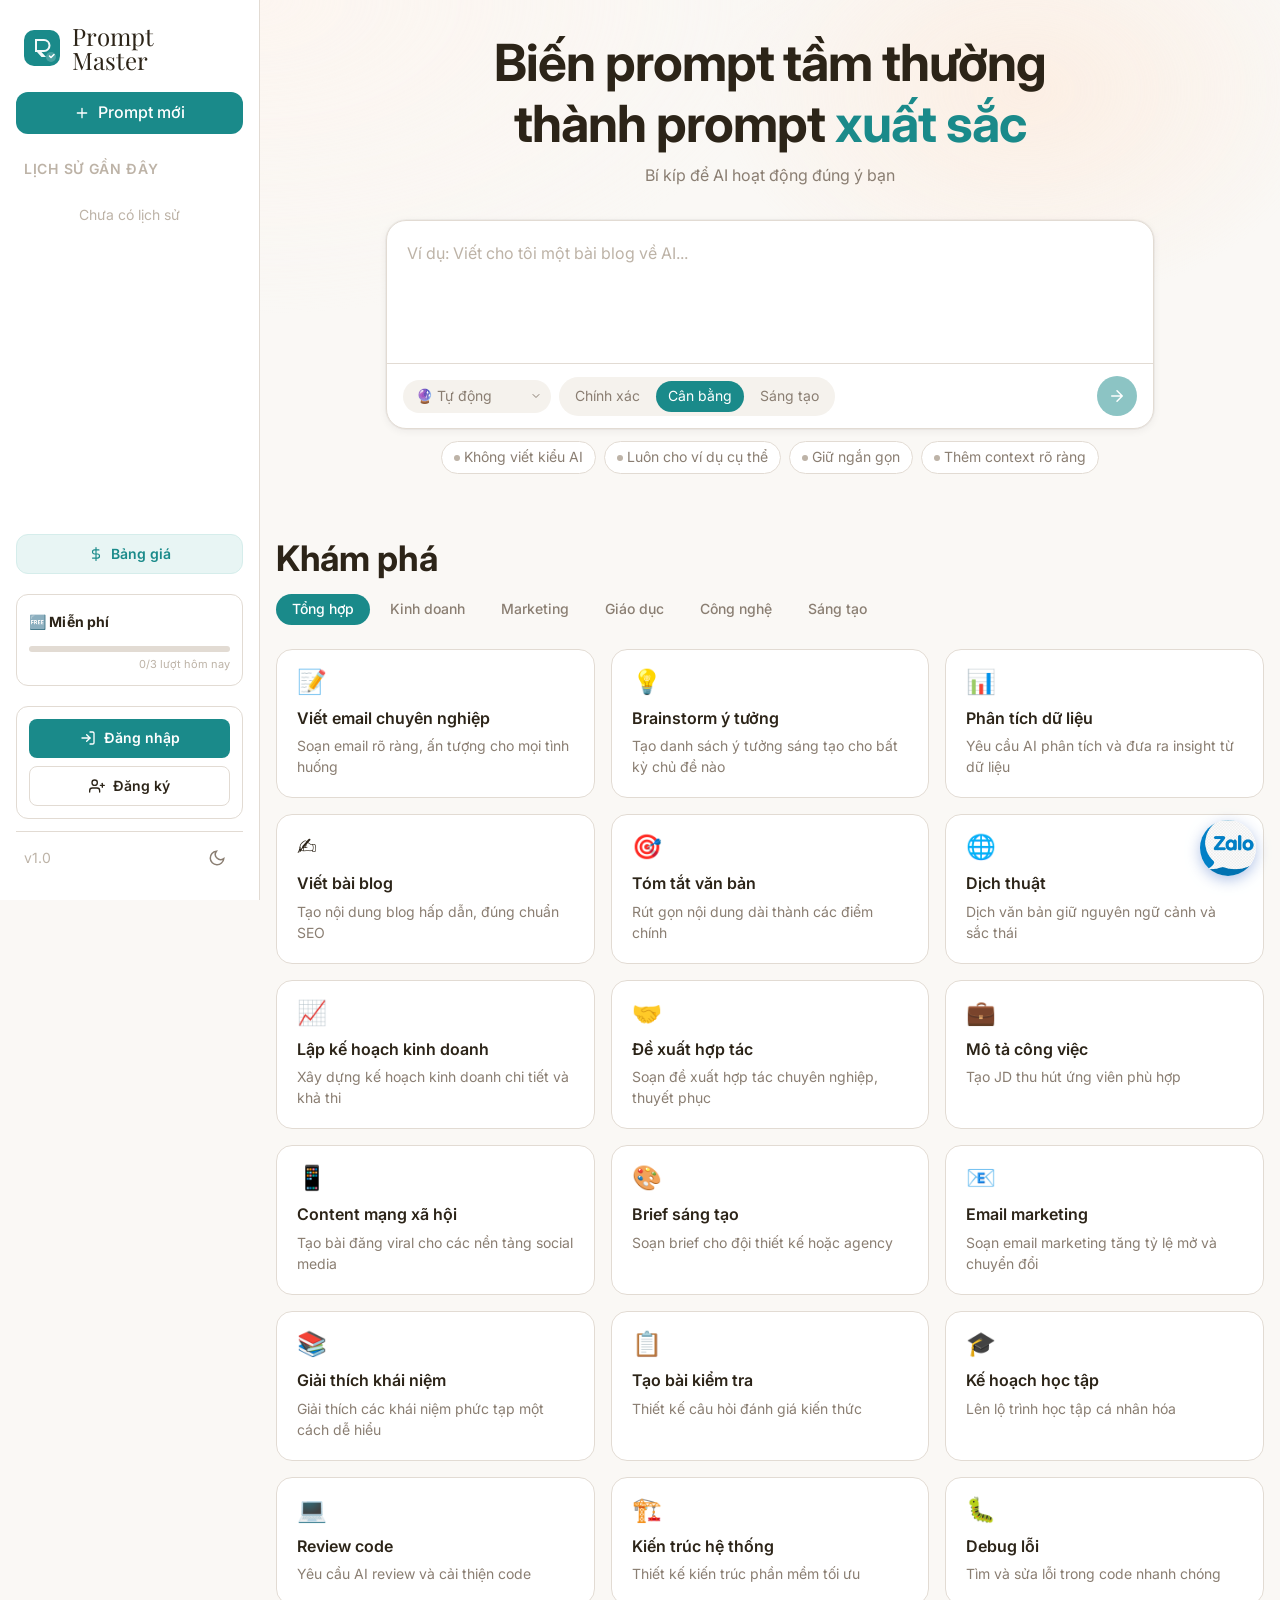
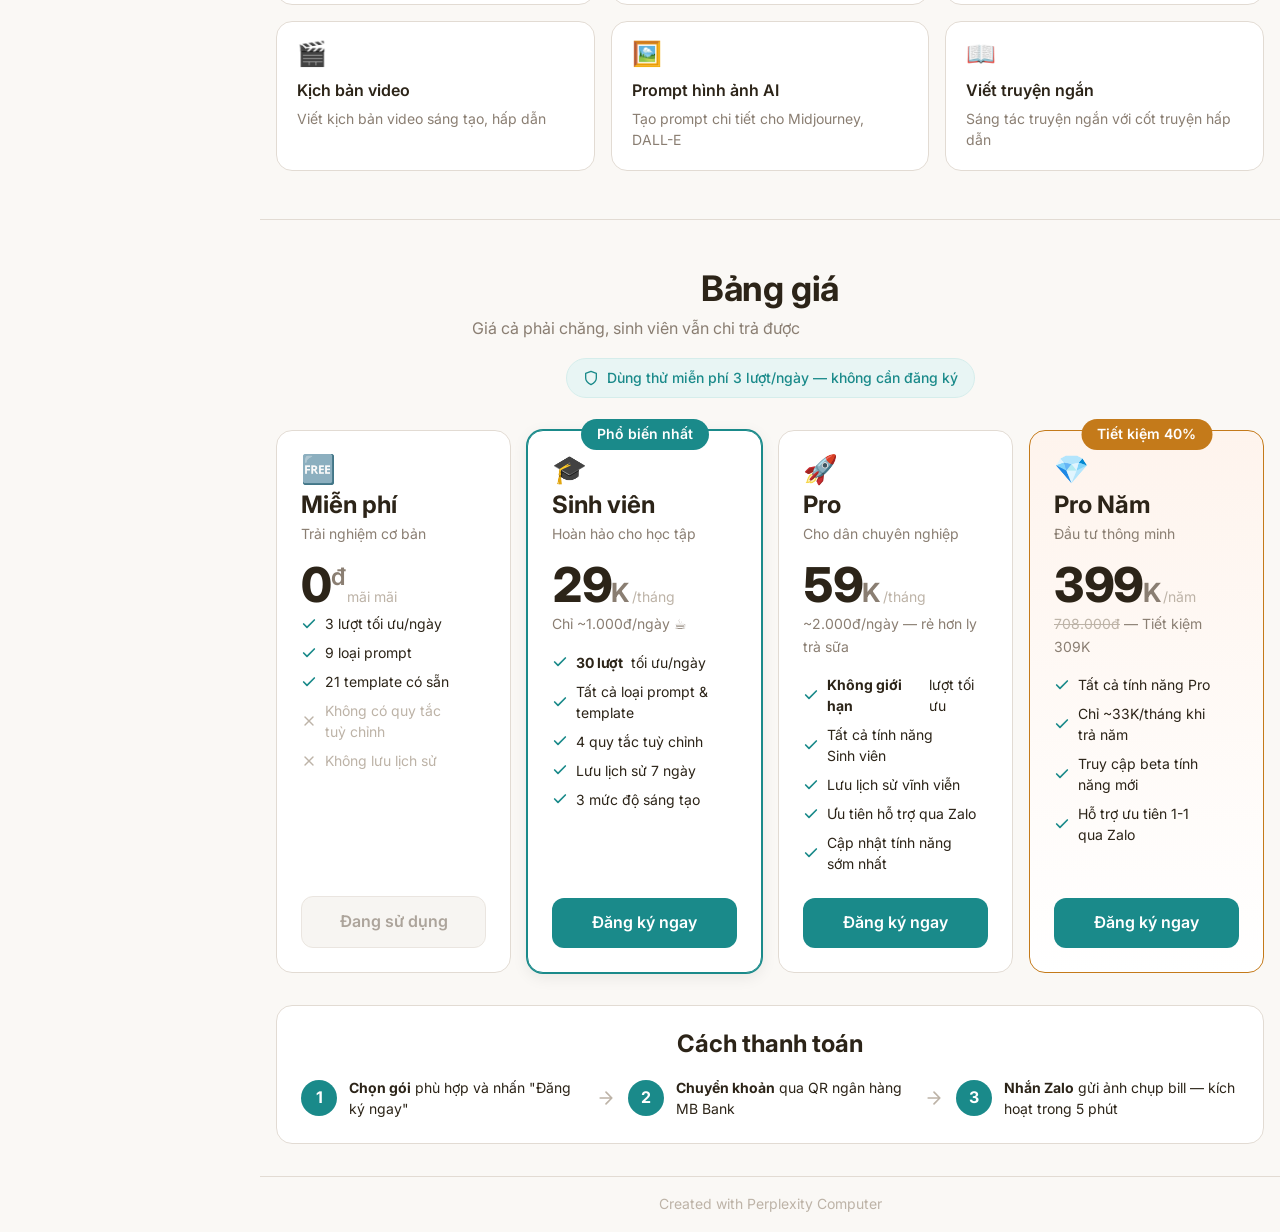
==== commit dd893cd1: "update from Perplexity" ====
--- a/index.html
+++ b/index.html
@@ -11,6 +11,14 @@
   <link rel="stylesheet" href="./base.css">
   <link rel="stylesheet" href="./style.css">
   <link rel="icon" href="data:image/svg+xml,<svg xmlns='http://www.w3.org/2000/svg' viewBox='0 0 32 32'><rect width='32' height='32' rx='8' fill='%231a8a8a'/><path d='M10 8h8a6 6 0 0 1 0 12h-2l4 4h-4l-4-4H10V8zm2 2v8h6a4 4 0 0 0 0-8h-6z' fill='white'/></svg>">
+  <!-- Clerk JS SDK -->
+  <script
+    async
+    crossorigin="anonymous"
+    data-clerk-publishable-key="pk_live_Y2xlcmsucHJvbXB0bWFzdGVyLnNicyQ"
+    src="https://cdn.jsdelivr.net/npm/@clerk/clerk-js@latest/dist/clerk.browser.js"
+    type="text/javascript"
+  ></script>
 </head>
 <body>
   <div class="bg-gradient" aria-hidden="true"></div>
@@ -48,6 +56,48 @@
       <svg width="14" height="14" viewBox="0 0 24 24" fill="none" stroke="currentColor" stroke-width="2" stroke-linecap="round" stroke-linejoin="round"><path d="M12 1v22M17 5H9.5a3.5 3.5 0 0 0 0 7h5a3.5 3.5 0 0 1 0 7H6"/></svg>
       Bảng giá
     </button>
+
+    <!-- Membership Status -->
+    <div class="sidebar-membership" id="sidebarMembership">
+      <div class="plan-badge plan-badge-default" id="planBadge">
+        <span class="plan-badge-name" id="planBadgeName">🆓 Miễn phí</span>
+        <span class="plan-expire-text" id="planExpireText"></span>
+      </div>
+      <div class="usage-bar" id="usageBar">
+        <div class="usage-bar-track">
+          <div class="usage-bar-fill" id="usageFill"></div>
+        </div>
+        <span class="usage-text" id="usageText">0/3 lượt hôm nay</span>
+      </div>
+    </div>
+
+    <!-- Auth Section -->
+    <div class="sidebar-auth" id="sidebarAuth">
+      <!-- Logged out state -->
+      <div class="auth-logged-out" id="authLoggedOut">
+        <button class="auth-login-btn" id="authLoginBtn">
+          <svg width="16" height="16" viewBox="0 0 24 24" fill="none" stroke="currentColor" stroke-width="2" stroke-linecap="round" stroke-linejoin="round"><path d="M15 3h4a2 2 0 0 1 2 2v14a2 2 0 0 1-2 2h-4"/><polyline points="10 17 15 12 10 7"/><line x1="15" y1="12" x2="3" y2="12"/></svg>
+          Đăng nhập
+        </button>
+        <button class="auth-signup-btn" id="authSignupBtn">
+          <svg width="16" height="16" viewBox="0 0 24 24" fill="none" stroke="currentColor" stroke-width="2" stroke-linecap="round" stroke-linejoin="round"><path d="M16 21v-2a4 4 0 0 0-4-4H5a4 4 0 0 0-4 4v2"/><circle cx="8.5" cy="7" r="4"/><line x1="20" y1="8" x2="20" y2="14"/><line x1="23" y1="11" x2="17" y2="11"/></svg>
+          Đăng ký
+        </button>
+      </div>
+      <!-- Logged in state -->
+      <div class="auth-logged-in" id="authLoggedIn" style="display: none;">
+        <div class="auth-user-info">
+          <img class="auth-avatar" id="authAvatar" src="" alt="Avatar" width="32" height="32">
+          <div class="auth-user-details">
+            <span class="auth-user-name" id="authUserName"></span>
+            <span class="auth-user-email" id="authUserEmail"></span>
+          </div>
+        </div>
+        <button class="auth-logout-btn" id="authLogoutBtn" aria-label="Đăng xuất" title="Đăng xuất">
+          <svg width="16" height="16" viewBox="0 0 24 24" fill="none" stroke="currentColor" stroke-width="2" stroke-linecap="round" stroke-linejoin="round"><path d="M9 21H5a2 2 0 0 1-2-2V5a2 2 0 0 1 2-2h4"/><polyline points="16 17 21 12 16 7"/><line x1="21" y1="12" x2="9" y2="12"/></svg>
+        </button>
+      </div>
+    </div>
 
     <div class="sidebar-footer">
       <span style="font-size: var(--text-xs); color: var(--color-text-faint);">v1.0</span>
@@ -72,9 +122,15 @@
         </svg>
         <span style="font-family: var(--font-display); font-size: var(--text-sm); font-weight: 600;">Prompt Master</span>
       </div>
-      <button class="theme-toggle" data-theme-toggle-mobile aria-label="Chuyển giao diện">
-        <svg width="18" height="18" viewBox="0 0 24 24" fill="none" stroke="currentColor" stroke-width="2"><path d="M21 12.79A9 9 0 1 1 11.21 3 7 7 0 0 0 21 12.79z"/></svg>
-      </button>
+      <div style="display: flex; align-items: center; gap: var(--space-2);">
+        <!-- Mobile auth button -->
+        <button class="mobile-auth-btn" id="mobileAuthBtn" aria-label="Tài khoản">
+          <svg width="20" height="20" viewBox="0 0 24 24" fill="none" stroke="currentColor" stroke-width="2" stroke-linecap="round" stroke-linejoin="round"><path d="M20 21v-2a4 4 0 0 0-4-4H8a4 4 0 0 0-4 4v2"/><circle cx="12" cy="7" r="4"/></svg>
+        </button>
+        <button class="theme-toggle" data-theme-toggle-mobile aria-label="Chuyển giao diện">
+          <svg width="18" height="18" viewBox="0 0 24 24" fill="none" stroke="currentColor" stroke-width="2"><path d="M21 12.79A9 9 0 1 1 11.21 3 7 7 0 0 0 21 12.79z"/></svg>
+        </button>
+      </div>
     </header>
 
     <!-- Hero / Input Section -->
--- a/style.css
+++ b/style.css
@@ -1387,6 +1387,308 @@
   background: var(--color-primary-highlight);
 }
 
+/* ===== AUTH SECTION ===== */
+.sidebar-auth {
+  margin-top: var(--space-2);
+  padding: var(--space-3);
+  border-radius: var(--radius-lg);
+  background: var(--color-surface-alt);
+  border: 1px solid var(--color-divider);
+}
+
+.auth-logged-out {
+  display: flex;
+  flex-direction: column;
+  gap: var(--space-2);
+}
+
+.auth-login-btn {
+  display: flex;
+  align-items: center;
+  justify-content: center;
+  gap: var(--space-2);
+  padding: var(--space-2) var(--space-3);
+  border-radius: var(--radius-md);
+  font-size: var(--text-xs);
+  font-weight: 600;
+  color: var(--color-text-inverse);
+  background: var(--color-primary);
+  border: none;
+  cursor: pointer;
+  transition: all var(--transition-interactive);
+  width: 100%;
+}
+
+.auth-login-btn:hover {
+  background: var(--color-primary-hover);
+  transform: translateY(-1px);
+}
+
+.auth-signup-btn {
+  display: flex;
+  align-items: center;
+  justify-content: center;
+  gap: var(--space-2);
+  padding: var(--space-2) var(--space-3);
+  border-radius: var(--radius-md);
+  font-size: var(--text-xs);
+  font-weight: 600;
+  color: var(--color-text-secondary);
+  background: transparent;
+  border: 1px solid var(--color-divider);
+  cursor: pointer;
+  transition: all var(--transition-interactive);
+  width: 100%;
+}
+
+.auth-signup-btn:hover {
+  background: var(--color-surface);
+  color: var(--color-text);
+  border-color: var(--color-text-faint);
+}
+
+.auth-logged-in {
+  display: flex;
+  align-items: center;
+  gap: var(--space-2);
+}
+
+.auth-user-info {
+  display: flex;
+  align-items: center;
+  gap: var(--space-2);
+  flex: 1;
+  min-width: 0;
+}
+
+.auth-avatar {
+  width: 32px;
+  height: 32px;
+  border-radius: var(--radius-full);
+  object-fit: cover;
+  flex-shrink: 0;
+  border: 2px solid var(--color-primary-subtle);
+}
+
+.auth-user-details {
+  display: flex;
+  flex-direction: column;
+  min-width: 0;
+}
+
+.auth-user-name {
+  font-size: var(--text-xs);
+  font-weight: 600;
+  color: var(--color-text);
+  white-space: nowrap;
+  overflow: hidden;
+  text-overflow: ellipsis;
+}
+
+.auth-user-email {
+  font-size: 11px;
+  color: var(--color-text-faint);
+  white-space: nowrap;
+  overflow: hidden;
+  text-overflow: ellipsis;
+}
+
+.auth-logout-btn {
+  display: flex;
+  align-items: center;
+  justify-content: center;
+  width: 32px;
+  height: 32px;
+  border-radius: var(--radius-md);
+  background: transparent;
+  border: 1px solid var(--color-divider);
+  color: var(--color-text-secondary);
+  cursor: pointer;
+  flex-shrink: 0;
+  transition: all var(--transition-interactive);
+}
+
+.auth-logout-btn:hover {
+  background: var(--color-error);
+  color: white;
+  border-color: var(--color-error);
+}
+
+.mobile-auth-btn {
+  display: flex;
+  align-items: center;
+  justify-content: center;
+  width: 36px;
+  height: 36px;
+  border-radius: var(--radius-full);
+  background: transparent;
+  border: 1px solid var(--color-divider);
+  color: var(--color-text-secondary);
+  cursor: pointer;
+  transition: all var(--transition-interactive);
+}
+
+.mobile-auth-btn:hover {
+  background: var(--color-surface-alt);
+  color: var(--color-text);
+}
+
+.mobile-auth-btn.logged-in {
+  border-color: var(--color-primary);
+  padding: 0;
+  overflow: hidden;
+}
+
+.mobile-auth-btn.logged-in img {
+  width: 100%;
+  height: 100%;
+  object-fit: cover;
+}
+
+/* ===== MEMBERSHIP STATUS ===== */
+.sidebar-membership {
+  margin-top: var(--space-2);
+  padding: var(--space-3);
+  border-radius: var(--radius-lg);
+  background: var(--color-surface-alt);
+  border: 1px solid var(--color-divider);
+  display: flex;
+  flex-direction: column;
+  gap: var(--space-2);
+}
+
+.plan-badge {
+  display: flex;
+  align-items: center;
+  justify-content: space-between;
+  gap: var(--space-2);
+  padding: var(--space-1) 0;
+}
+
+.plan-badge-name {
+  font-size: var(--text-xs);
+  font-weight: 700;
+  letter-spacing: 0.01em;
+}
+
+.plan-badge-default .plan-badge-name {
+  color: var(--color-text-secondary);
+}
+
+.plan-badge-student .plan-badge-name {
+  color: var(--color-primary);
+}
+
+.plan-badge-pro .plan-badge-name {
+  color: #e67e22;
+}
+
+.plan-badge-yearly .plan-badge-name {
+  color: #9b59b6;
+}
+
+.plan-expire-text {
+  font-size: 11px;
+  color: var(--color-text-faint);
+  white-space: nowrap;
+}
+
+.plan-expire-text.expired {
+  color: var(--color-error);
+  font-weight: 600;
+}
+
+.plan-expire-text.expiring-soon {
+  color: var(--color-warning);
+  font-weight: 600;
+}
+
+/* Usage Bar */
+.usage-bar {
+  display: flex;
+  flex-direction: column;
+  gap: 4px;
+}
+
+.usage-bar-track {
+  width: 100%;
+  height: 6px;
+  border-radius: 3px;
+  background: var(--color-divider);
+  overflow: hidden;
+}
+
+.usage-bar-fill {
+  height: 100%;
+  border-radius: 3px;
+  background: var(--color-primary);
+  transition: width 0.4s var(--ease-golden), background 0.3s;
+  width: 0%;
+}
+
+.usage-bar-fill.usage-warning {
+  background: var(--color-warning);
+}
+
+.usage-bar-fill.usage-danger {
+  background: var(--color-error);
+}
+
+.usage-bar-fill.usage-unlimited {
+  background: linear-gradient(90deg, var(--color-primary), #9b59b6);
+}
+
+.usage-text {
+  font-size: 11px;
+  color: var(--color-text-faint);
+  text-align: right;
+}
+
+/* ===== LIMIT REACHED ===== */
+.limit-reached {
+  text-align: center;
+  padding: var(--space-6) var(--space-4);
+}
+
+.limit-reached-icon {
+  font-size: 2.5rem;
+  margin-bottom: var(--space-3);
+}
+
+.limit-reached-title {
+  font-size: var(--text-lg);
+  font-weight: 700;
+  color: var(--color-text);
+  margin-bottom: var(--space-2);
+}
+
+.limit-reached-desc {
+  font-size: var(--text-sm);
+  color: var(--color-text-secondary);
+  line-height: 1.6;
+  margin-bottom: var(--space-4);
+}
+
+.limit-reached-btn {
+  display: inline-flex;
+  align-items: center;
+  gap: var(--space-2);
+  padding: var(--space-3) var(--space-6);
+  border-radius: var(--radius-lg);
+  font-size: var(--text-sm);
+  font-weight: 600;
+  color: var(--color-text-inverse);
+  background: var(--color-primary);
+  border: none;
+  cursor: pointer;
+  transition: all var(--transition-interactive);
+}
+
+.limit-reached-btn:hover {
+  background: var(--color-primary-hover);
+  transform: translateY(-1px);
+}
+
 /* Pricing responsive */
 @media (max-width: 1024px) {
   .pricing-grid {
